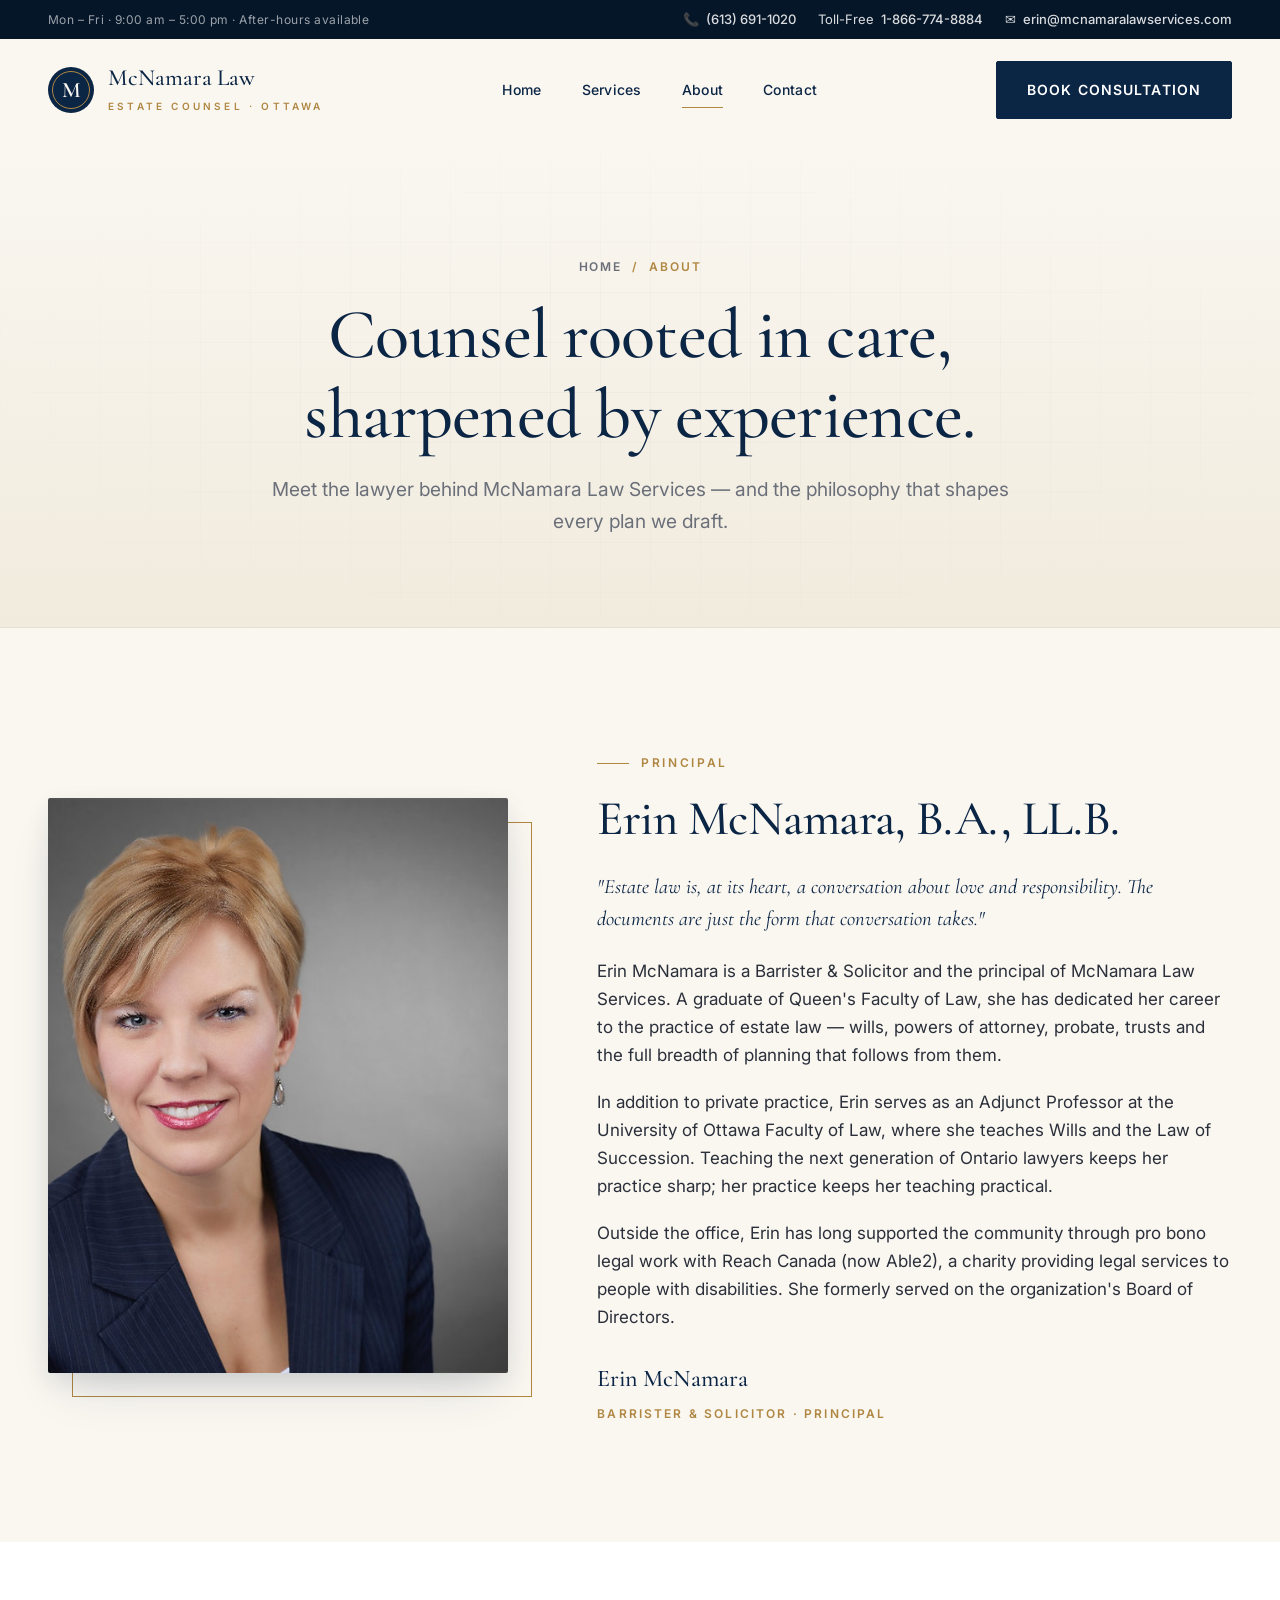
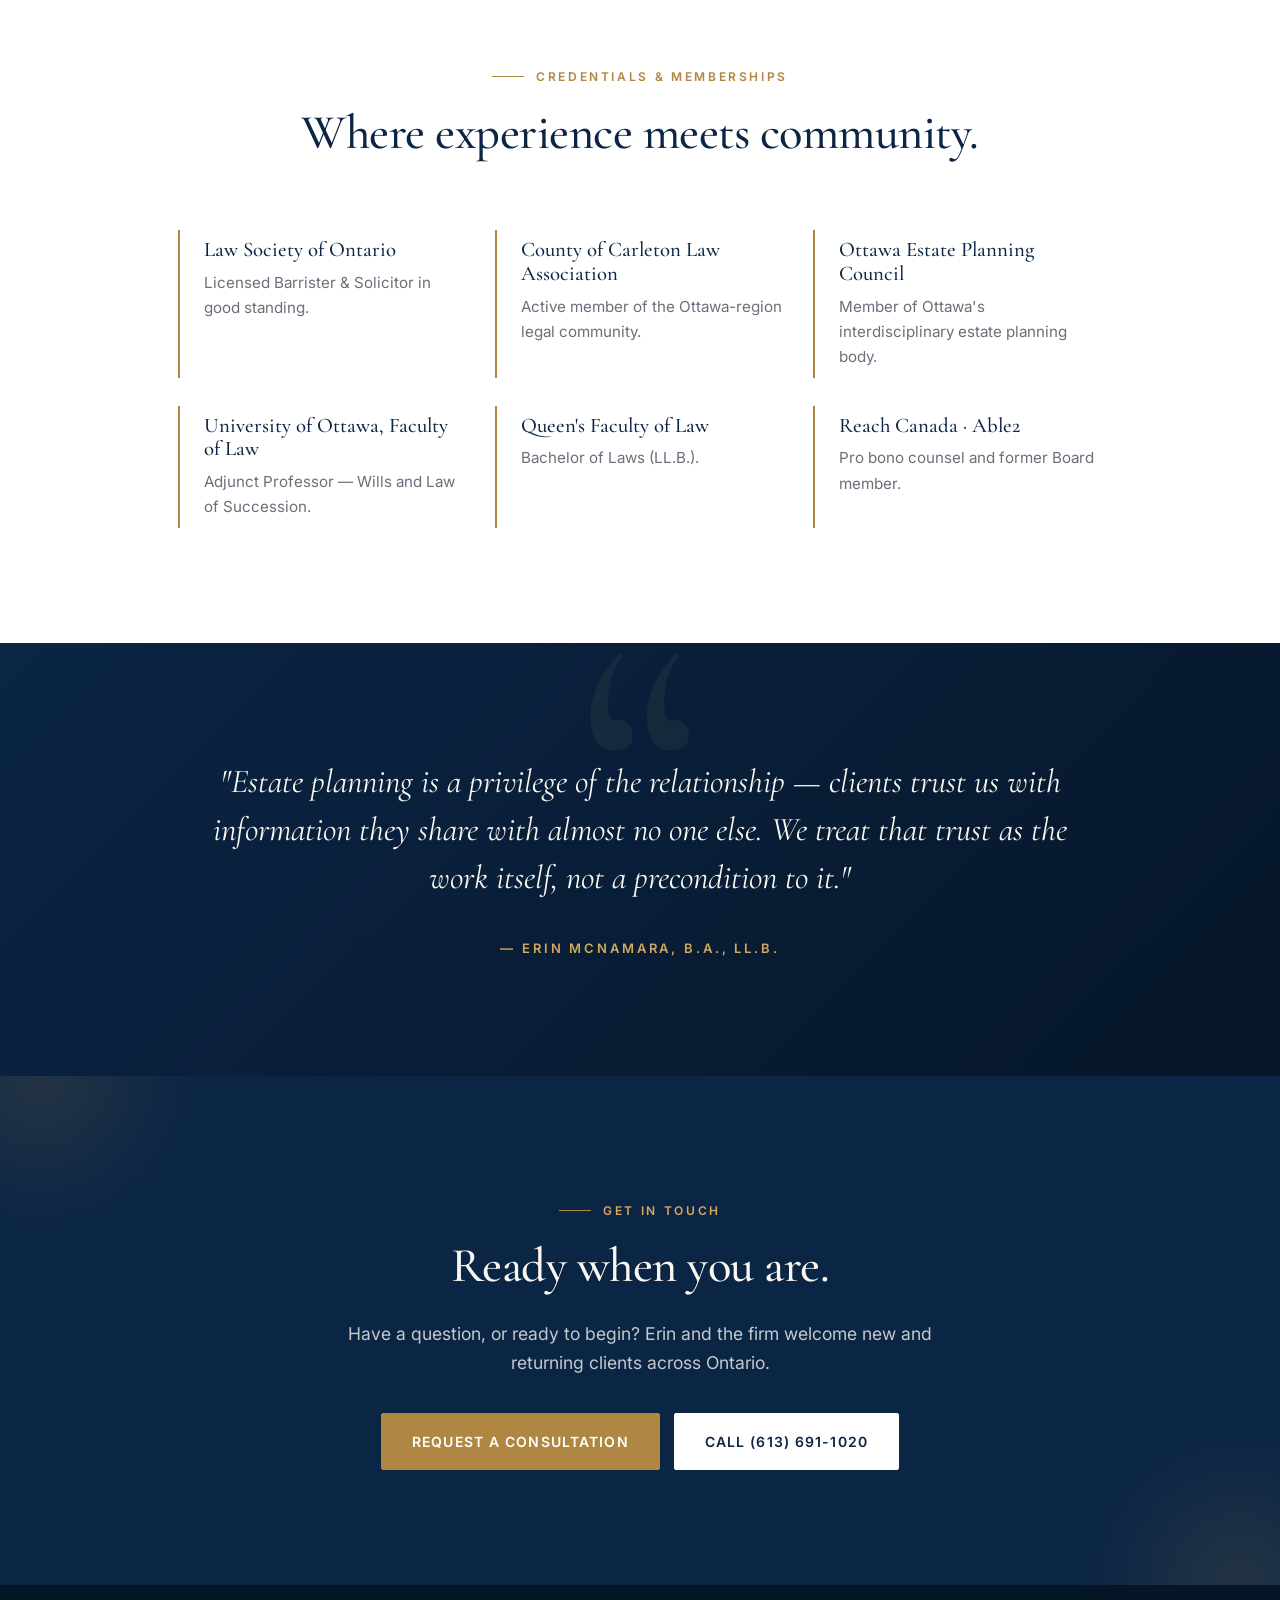
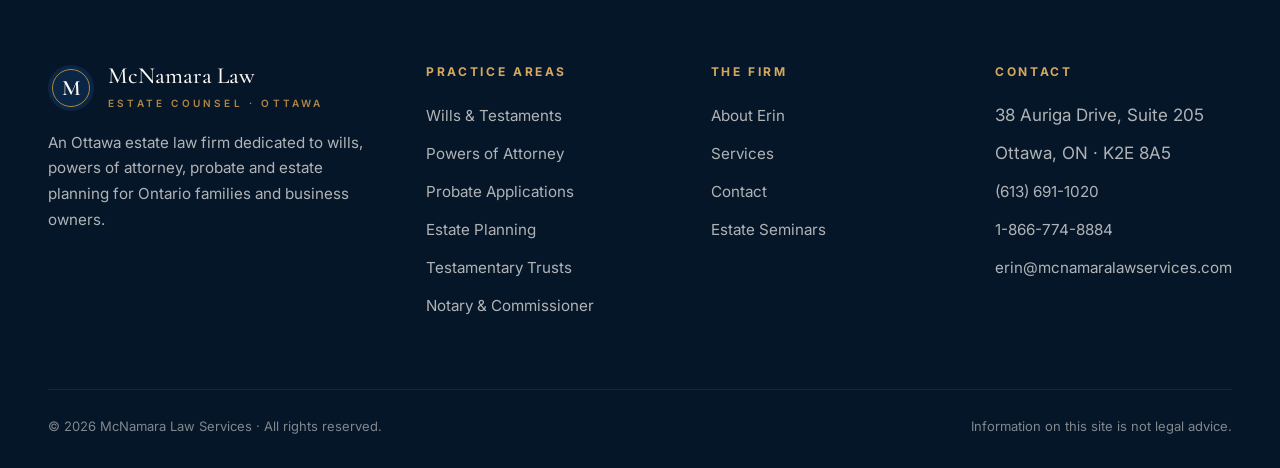
==== about.html @ c0375e62 "Build modern marketing site for McNamara Law Services Replace the legacy Wix template with a sleek, " ====
<!DOCTYPE html>
<html lang="en">
<head>
<meta charset="UTF-8">
<meta name="viewport" content="width=device-width, initial-scale=1.0">
<title>About Erin McNamara — Ottawa Estate Lawyer · McNamara Law</title>
<meta name="description" content="Erin McNamara, B.A., LL.B. is an Ottawa estate lawyer and Adjunct Professor at the University of Ottawa Faculty of Law. Over two decades of estate planning, wills and probate practice in Ontario.">
<link rel="icon" href="data:image/svg+xml,%3Csvg xmlns='http://www.w3.org/2000/svg' viewBox='0 0 100 100'%3E%3Crect width='100' height='100' rx='50' fill='%230b2545'/%3E%3Ctext x='50' y='66' text-anchor='middle' font-family='Georgia,serif' font-size='52' fill='%23faf7f1'%3EM%3C/text%3E%3C/svg%3E">
<link rel="preconnect" href="https://fonts.googleapis.com">
<link rel="preconnect" href="https://fonts.gstatic.com" crossorigin>
<link href="https://fonts.googleapis.com/css2?family=Cormorant+Garamond:ital,wght@0,400;0,500;0,600;1,400;1,500&family=Inter:wght@400;500;600;700&display=swap" rel="stylesheet">
<link rel="stylesheet" href="css/styles.css">
</head>
<body>

<div class="topstrip">
  <div class="container topstrip__inner">
    <div class="topstrip__hours">Mon – Fri · 9:00 am – 5:00 pm · After-hours available</div>
    <div class="topstrip__contact">
      <span>📞 <a href="tel:+16136911020">(613) 691-1020</a></span>
      <span>Toll-Free <a href="tel:+18667748884">1-866-774-8884</a></span>
      <span>✉ <a href="mailto:erin@mcnamaralawservices.com">erin@mcnamaralawservices.com</a></span>
    </div>
  </div>
</div>

<header class="header">
  <div class="container">
    <nav class="nav" aria-label="Primary">
      <a href="index.html" class="brand">
        <span class="brand__mark">M</span>
        <span>
          <span class="brand__name">McNamara Law</span>
          <span class="brand__tag">Estate Counsel · Ottawa</span>
        </span>
      </a>
      <ul class="nav__menu">
        <li><a href="index.html">Home</a></li>
        <li><a href="services.html">Services</a></li>
        <li><a href="about.html" class="active">About</a></li>
        <li><a href="contact.html">Contact</a></li>
      </ul>
      <div class="nav__cta">
        <a href="contact.html" class="btn btn--primary">Book Consultation</a>
        <button class="hamburger" aria-label="Toggle menu"><span></span><span></span><span></span></button>
      </div>
    </nav>
  </div>
</header>

<section class="page-header">
  <div class="container page-header__inner">
    <div class="breadcrumbs"><a href="index.html">Home</a> &nbsp;/&nbsp; <span>About</span></div>
    <h1>Counsel rooted in care, sharpened by experience.</h1>
    <p>Meet the lawyer behind McNamara Law Services — and the philosophy that shapes every plan we draft.</p>
  </div>
</section>

<section class="section about" style="background: var(--color-cream);">
  <div class="container about__inner">
    <div class="about__visual reveal">
      <img src="images/erin-mcnamara.jpg" alt="Erin McNamara, Barrister &amp; Solicitor">
    </div>
    <div class="about__content reveal">
      <span class="eyebrow">Principal</span>
      <h2>Erin McNamara, B.A., LL.B.</h2>
      <p class="lede">"Estate law is, at its heart, a conversation about love and responsibility. The documents are just the form that conversation takes."</p>
      <p>Erin McNamara is a Barrister &amp; Solicitor and the principal of McNamara Law Services. A graduate of Queen&#39;s Faculty of Law, she has dedicated her career to the practice of estate law — wills, powers of attorney, probate, trusts and the full breadth of planning that follows from them.</p>
      <p>In addition to private practice, Erin serves as an Adjunct Professor at the University of Ottawa Faculty of Law, where she teaches Wills and the Law of Succession. Teaching the next generation of Ontario lawyers keeps her practice sharp; her practice keeps her teaching practical.</p>
      <p>Outside the office, Erin has long supported the community through pro bono legal work with Reach Canada (now Able2), a charity providing legal services to people with disabilities. She formerly served on the organization&#39;s Board of Directors.</p>
      <div class="about__sig">
        <strong>Erin McNamara</strong>
        <span>Barrister &amp; Solicitor · Principal</span>
      </div>
    </div>
  </div>
</section>

<section class="section" style="background: var(--color-white);">
  <div class="container container--narrow">
    <div class="section-head reveal">
      <span class="eyebrow">Credentials &amp; Memberships</span>
      <h2>Where experience meets community.</h2>
    </div>
    <div class="reveal" style="display: grid; grid-template-columns: repeat(auto-fit, minmax(280px, 1fr)); gap: 28px; margin-top: 24px;">
      <div style="border-left: 2px solid var(--color-gold); padding: 8px 0 8px 24px;">
        <h4 style="color: var(--color-navy); font-family: var(--font-serif); font-size: 1.3rem; font-weight: 500; text-transform: none; letter-spacing: 0; margin-bottom: 8px;">Law Society of Ontario</h4>
        <p style="color: var(--color-muted); font-size: 0.95rem; margin: 0;">Licensed Barrister &amp; Solicitor in good standing.</p>
      </div>
      <div style="border-left: 2px solid var(--color-gold); padding: 8px 0 8px 24px;">
        <h4 style="color: var(--color-navy); font-family: var(--font-serif); font-size: 1.3rem; font-weight: 500; text-transform: none; letter-spacing: 0; margin-bottom: 8px;">County of Carleton Law Association</h4>
        <p style="color: var(--color-muted); font-size: 0.95rem; margin: 0;">Active member of the Ottawa-region legal community.</p>
      </div>
      <div style="border-left: 2px solid var(--color-gold); padding: 8px 0 8px 24px;">
        <h4 style="color: var(--color-navy); font-family: var(--font-serif); font-size: 1.3rem; font-weight: 500; text-transform: none; letter-spacing: 0; margin-bottom: 8px;">Ottawa Estate Planning Council</h4>
        <p style="color: var(--color-muted); font-size: 0.95rem; margin: 0;">Member of Ottawa&#39;s interdisciplinary estate planning body.</p>
      </div>
      <div style="border-left: 2px solid var(--color-gold); padding: 8px 0 8px 24px;">
        <h4 style="color: var(--color-navy); font-family: var(--font-serif); font-size: 1.3rem; font-weight: 500; text-transform: none; letter-spacing: 0; margin-bottom: 8px;">University of Ottawa, Faculty of Law</h4>
        <p style="color: var(--color-muted); font-size: 0.95rem; margin: 0;">Adjunct Professor — Wills and Law of Succession.</p>
      </div>
      <div style="border-left: 2px solid var(--color-gold); padding: 8px 0 8px 24px;">
        <h4 style="color: var(--color-navy); font-family: var(--font-serif); font-size: 1.3rem; font-weight: 500; text-transform: none; letter-spacing: 0; margin-bottom: 8px;">Queen&#39;s Faculty of Law</h4>
        <p style="color: var(--color-muted); font-size: 0.95rem; margin: 0;">Bachelor of Laws (LL.B.).</p>
      </div>
      <div style="border-left: 2px solid var(--color-gold); padding: 8px 0 8px 24px;">
        <h4 style="color: var(--color-navy); font-family: var(--font-serif); font-size: 1.3rem; font-weight: 500; text-transform: none; letter-spacing: 0; margin-bottom: 8px;">Reach Canada · Able2</h4>
        <p style="color: var(--color-muted); font-size: 0.95rem; margin: 0;">Pro bono counsel and former Board member.</p>
      </div>
    </div>
  </div>
</section>

<section class="quote-section section">
  <div class="container">
    <div class="quote reveal">
      <blockquote>"Estate planning is a privilege of the relationship — clients trust us with information they share with almost no one else. We treat that trust as the work itself, not a precondition to it."</blockquote>
      <cite>— Erin McNamara, B.A., LL.B.</cite>
    </div>
  </div>
</section>

<section class="section cta">
  <div class="container">
    <div class="reveal">
      <span class="eyebrow" style="color: var(--color-gold-light);">Get In Touch</span>
      <h2>Ready when you are.</h2>
      <p>Have a question, or ready to begin? Erin and the firm welcome new and returning clients across Ontario.</p>
      <div class="cta__buttons">
        <a href="contact.html" class="btn btn--gold">Request a Consultation</a>
        <a href="tel:+16136911020" class="btn btn--light">Call (613) 691-1020</a>
      </div>
    </div>
  </div>
</section>

<footer class="footer">
  <div class="container">
    <div class="footer__grid">
      <div class="footer__brand">
        <a href="index.html" class="brand">
          <span class="brand__mark">M</span>
          <span>
            <span class="brand__name">McNamara Law</span>
            <span class="brand__tag">Estate Counsel · Ottawa</span>
          </span>
        </a>
        <p>An Ottawa estate law firm dedicated to wills, powers of attorney, probate and estate planning for Ontario families and business owners.</p>
      </div>
      <div>
        <h5>Practice Areas</h5>
        <ul>
          <li><a href="services.html#wills">Wills &amp; Testaments</a></li>
          <li><a href="services.html#poa">Powers of Attorney</a></li>
          <li><a href="services.html#probate">Probate Applications</a></li>
          <li><a href="services.html#planning">Estate Planning</a></li>
          <li><a href="services.html#trusts">Testamentary Trusts</a></li>
          <li><a href="services.html#notary">Notary &amp; Commissioner</a></li>
        </ul>
      </div>
      <div>
        <h5>The Firm</h5>
        <ul>
          <li><a href="about.html">About Erin</a></li>
          <li><a href="services.html">Services</a></li>
          <li><a href="contact.html">Contact</a></li>
          <li><a href="contact.html#seminars">Estate Seminars</a></li>
        </ul>
      </div>
      <div>
        <h5>Contact</h5>
        <ul>
          <li>38 Auriga Drive, Suite 205</li>
          <li>Ottawa, ON · K2E 8A5</li>
          <li><a href="tel:+16136911020">(613) 691-1020</a></li>
          <li><a href="tel:+18667748884">1-866-774-8884</a></li>
          <li><a href="mailto:erin@mcnamaralawservices.com">erin@mcnamaralawservices.com</a></li>
        </ul>
      </div>
    </div>
    <div class="footer__bottom">
      <p>© <span data-year>2026</span> McNamara Law Services · All rights reserved.</p>
      <div class="footer__legal">
        <span>Information on this site is not legal advice.</span>
      </div>
    </div>
  </div>
</footer>

<script src="js/main.js"></script>
</body>
</html>
---- css/styles.css ----
:root {
  --color-navy: #0b2545;
  --color-navy-dark: #061629;
  --color-navy-light: #13315c;
  --color-gold: #b08742;
  --color-gold-light: #d4a85f;
  --color-cream: #faf7f1;
  --color-cream-dark: #f1ebdd;
  --color-white: #ffffff;
  --color-ink: #14181f;
  --color-text: #2a2f3a;
  --color-muted: #6a6f7a;
  --color-line: #e6e1d4;
  --color-line-strong: #c9c1ad;

  --font-serif: "Cormorant Garamond", "Playfair Display", Georgia, "Times New Roman", serif;
  --font-sans: "Inter", -apple-system, BlinkMacSystemFont, "Segoe UI", Roboto, sans-serif;

  --shadow-sm: 0 1px 2px rgba(11, 37, 69, 0.06), 0 1px 3px rgba(11, 37, 69, 0.05);
  --shadow-md: 0 4px 16px rgba(11, 37, 69, 0.08), 0 2px 6px rgba(11, 37, 69, 0.05);
  --shadow-lg: 0 24px 48px -16px rgba(11, 37, 69, 0.18), 0 8px 24px rgba(11, 37, 69, 0.08);

  --radius-sm: 4px;
  --radius-md: 8px;
  --radius-lg: 14px;

  --container: 1240px;
  --container-narrow: 980px;

  --ease: cubic-bezier(0.22, 1, 0.36, 1);
  --dur: 0.5s;
}

*, *::before, *::after { box-sizing: border-box; }

html { scroll-behavior: smooth; -webkit-text-size-adjust: 100%; }

body {
  margin: 0;
  font-family: var(--font-sans);
  font-size: 17px;
  line-height: 1.65;
  color: var(--color-text);
  background: var(--color-cream);
  -webkit-font-smoothing: antialiased;
  -moz-osx-font-smoothing: grayscale;
  overflow-x: hidden;
}

img { max-width: 100%; display: block; }

a {
  color: var(--color-navy);
  text-decoration: none;
  transition: color 0.25s var(--ease);
}
a:hover { color: var(--color-gold); }

h1, h2, h3, h4, h5 {
  font-family: var(--font-serif);
  font-weight: 500;
  color: var(--color-navy);
  letter-spacing: -0.01em;
  line-height: 1.15;
  margin: 0 0 0.5em;
}

h1 { font-size: clamp(2.5rem, 5.5vw, 4.6rem); font-weight: 500; }
h2 { font-size: clamp(2rem, 3.8vw, 3.25rem); }
h3 { font-size: clamp(1.4rem, 2vw, 1.85rem); }
h4 { font-size: 1.25rem; font-family: var(--font-sans); font-weight: 600; letter-spacing: 0.02em; }

p { margin: 0 0 1.1em; }

.container {
  max-width: var(--container);
  margin: 0 auto;
  padding: 0 28px;
}

.container--narrow { max-width: var(--container-narrow); }

.section {
  padding: clamp(72px, 9vw, 140px) 0;
  position: relative;
}

.section--tight { padding: clamp(48px, 6vw, 90px) 0; }

.eyebrow {
  display: inline-flex;
  align-items: center;
  gap: 12px;
  font-family: var(--font-sans);
  font-size: 12px;
  font-weight: 600;
  letter-spacing: 0.22em;
  text-transform: uppercase;
  color: var(--color-gold);
  margin-bottom: 18px;
}
.eyebrow::before {
  content: "";
  display: inline-block;
  width: 32px;
  height: 1px;
  background: var(--color-gold);
}

.lede {
  font-family: var(--font-serif);
  font-size: clamp(1.2rem, 1.6vw, 1.45rem);
  line-height: 1.55;
  color: var(--color-navy);
  font-weight: 400;
  font-style: italic;
}

/* ------- Buttons ------- */
.btn {
  display: inline-flex;
  align-items: center;
  gap: 10px;
  font-family: var(--font-sans);
  font-size: 14px;
  font-weight: 600;
  letter-spacing: 0.08em;
  text-transform: uppercase;
  padding: 16px 30px;
  border-radius: 2px;
  cursor: pointer;
  border: 1px solid transparent;
  transition: all 0.3s var(--ease);
  text-decoration: none;
  position: relative;
  overflow: hidden;
}

.btn--primary {
  background: var(--color-navy);
  color: var(--color-white);
  border-color: var(--color-navy);
}
.btn--primary:hover {
  background: var(--color-gold);
  border-color: var(--color-gold);
  color: var(--color-white);
  transform: translateY(-2px);
  box-shadow: var(--shadow-md);
}

.btn--ghost {
  background: transparent;
  color: var(--color-navy);
  border-color: var(--color-navy);
}
.btn--ghost:hover {
  background: var(--color-navy);
  color: var(--color-white);
}

.btn--gold {
  background: var(--color-gold);
  color: var(--color-white);
  border-color: var(--color-gold);
}
.btn--gold:hover {
  background: transparent;
  color: var(--color-gold);
}

.btn--light {
  background: var(--color-white);
  color: var(--color-navy);
  border-color: var(--color-white);
}
.btn--light:hover {
  background: var(--color-gold);
  color: var(--color-white);
  border-color: var(--color-gold);
}

.btn .arrow {
  display: inline-block;
  transition: transform 0.3s var(--ease);
}
.btn:hover .arrow { transform: translateX(4px); }

/* ------- Top Strip ------- */
.topstrip {
  background: var(--color-navy-dark);
  color: rgba(255,255,255,0.85);
  font-size: 13px;
  padding: 9px 0;
}
.topstrip__inner {
  display: flex;
  justify-content: space-between;
  align-items: center;
  gap: 16px;
  flex-wrap: wrap;
}
.topstrip a {
  color: rgba(255,255,255,0.85);
  font-weight: 500;
}
.topstrip a:hover { color: var(--color-gold-light); }
.topstrip__contact {
  display: flex;
  gap: 22px;
  align-items: center;
  flex-wrap: wrap;
}
.topstrip__contact span {
  display: inline-flex; align-items: center; gap: 7px;
}
.topstrip__hours {
  color: rgba(255,255,255,0.6);
  font-size: 12px;
  letter-spacing: 0.04em;
}

/* ------- Header / Nav ------- */
.header {
  position: sticky;
  top: 0;
  background: var(--color-cream);
  z-index: 100;
  border-bottom: 1px solid transparent;
  transition: all 0.3s var(--ease);
}
.header.scrolled {
  background: rgba(250, 247, 241, 0.96);
  backdrop-filter: blur(12px);
  -webkit-backdrop-filter: blur(12px);
  border-bottom-color: var(--color-line);
  box-shadow: var(--shadow-sm);
}
.nav {
  display: flex;
  align-items: center;
  justify-content: space-between;
  padding: 22px 0;
  gap: 24px;
}
.brand {
  display: flex;
  align-items: center;
  gap: 14px;
  text-decoration: none;
  color: var(--color-navy);
}
.brand__mark {
  width: 46px;
  height: 46px;
  border-radius: 50%;
  background: var(--color-navy);
  color: var(--color-cream);
  display: grid;
  place-items: center;
  font-family: var(--font-serif);
  font-size: 22px;
  font-weight: 600;
  letter-spacing: -0.02em;
  flex-shrink: 0;
  position: relative;
}
.brand__mark::after {
  content: "";
  position: absolute;
  inset: 4px;
  border-radius: 50%;
  border: 1px solid var(--color-gold);
}
.brand__name {
  font-family: var(--font-serif);
  font-size: 1.45rem;
  line-height: 1;
  font-weight: 500;
  color: var(--color-navy);
}
.brand__tag {
  display: block;
  font-family: var(--font-sans);
  font-size: 10px;
  letter-spacing: 0.32em;
  text-transform: uppercase;
  color: var(--color-gold);
  margin-top: 5px;
  font-weight: 600;
}

.nav__menu {
  display: flex;
  align-items: center;
  gap: 8px;
  list-style: none;
  margin: 0;
  padding: 0;
}
.nav__menu a {
  display: inline-block;
  padding: 10px 16px;
  font-size: 14px;
  font-weight: 500;
  color: var(--color-navy);
  letter-spacing: 0.02em;
  position: relative;
}
.nav__menu a::after {
  content: "";
  position: absolute;
  left: 16px; right: 16px; bottom: 4px;
  height: 1px;
  background: var(--color-gold);
  transform: scaleX(0);
  transform-origin: left;
  transition: transform 0.3s var(--ease);
}
.nav__menu a:hover::after,
.nav__menu a.active::after { transform: scaleX(1); }

.nav__cta {
  display: flex; gap: 12px; align-items: center;
}

.hamburger {
  display: none;
  width: 44px; height: 44px;
  border: 1px solid var(--color-line-strong);
  background: transparent;
  border-radius: 4px;
  cursor: pointer;
  padding: 0;
  position: relative;
}
.hamburger span {
  position: absolute;
  left: 11px; right: 11px;
  height: 1.5px;
  background: var(--color-navy);
  transition: all 0.3s var(--ease);
}
.hamburger span:nth-child(1) { top: 15px; }
.hamburger span:nth-child(2) { top: 21px; }
.hamburger span:nth-child(3) { top: 27px; }
.hamburger.open span:nth-child(1) { top: 21px; transform: rotate(45deg); }
.hamburger.open span:nth-child(2) { opacity: 0; }
.hamburger.open span:nth-child(3) { top: 21px; transform: rotate(-45deg); }

/* ------- Hero ------- */
.hero {
  position: relative;
  padding: clamp(80px, 11vw, 160px) 0 clamp(80px, 9vw, 140px);
  overflow: hidden;
  background:
    radial-gradient(ellipse at top right, rgba(176, 135, 66, 0.08), transparent 60%),
    linear-gradient(180deg, var(--color-cream) 0%, var(--color-cream-dark) 100%);
}
.hero::before {
  content: "";
  position: absolute;
  inset: 0;
  background-image:
    linear-gradient(rgba(11,37,69,0.025) 1px, transparent 1px),
    linear-gradient(90deg, rgba(11,37,69,0.025) 1px, transparent 1px);
  background-size: 60px 60px;
  mask-image: radial-gradient(ellipse at center, black 30%, transparent 80%);
  -webkit-mask-image: radial-gradient(ellipse at center, black 30%, transparent 80%);
  pointer-events: none;
}
.hero__inner {
  position: relative;
  display: grid;
  grid-template-columns: 1.15fr 0.85fr;
  gap: 80px;
  align-items: center;
}
.hero__content { position: relative; z-index: 2; }
.hero h1 {
  margin-bottom: 28px;
}
.hero h1 .accent {
  font-style: italic;
  color: var(--color-gold);
  font-weight: 400;
}
.hero__sub {
  font-size: 1.18rem;
  color: var(--color-muted);
  max-width: 560px;
  margin-bottom: 38px;
  line-height: 1.7;
}
.hero__cta { display: flex; flex-wrap: wrap; gap: 14px; }

.hero__visual {
  position: relative;
  aspect-ratio: 4 / 5;
  border-radius: 4px;
  overflow: hidden;
  box-shadow: var(--shadow-lg);
  background: var(--color-navy);
}
.hero__visual::before {
  content: "";
  position: absolute;
  inset: -8% -8% auto auto;
  width: 60%; height: 60%;
  border: 1px solid var(--color-gold);
  border-radius: 4px;
  z-index: -1;
  transform: translate(20px, -20px);
}
.hero__visual img {
  width: 100%; height: 100%; object-fit: cover;
  filter: contrast(1.02) saturate(0.95);
}

.hero__badge {
  position: absolute;
  left: -32px;
  bottom: 40px;
  background: var(--color-white);
  padding: 22px 28px;
  box-shadow: var(--shadow-lg);
  border-left: 3px solid var(--color-gold);
  max-width: 280px;
  z-index: 3;
}
.hero__badge strong {
  display: block;
  font-family: var(--font-serif);
  font-size: 1.75rem;
  color: var(--color-navy);
  line-height: 1;
  margin-bottom: 6px;
}
.hero__badge span {
  font-size: 13px;
  color: var(--color-muted);
  letter-spacing: 0.04em;
}

/* ------- Trust strip ------- */
.trust {
  background: var(--color-navy);
  color: rgba(255,255,255,0.88);
  padding: 28px 0;
  border-top: 1px solid var(--color-navy-light);
  border-bottom: 1px solid var(--color-navy-light);
}
.trust__inner {
  display: grid;
  grid-template-columns: repeat(4, 1fr);
  gap: 30px;
  align-items: center;
  text-align: center;
}
.trust__item {
  font-size: 13px;
  letter-spacing: 0.08em;
  text-transform: uppercase;
  font-weight: 500;
  color: rgba(255,255,255,0.75);
}
.trust__item strong {
  display: block;
  font-family: var(--font-serif);
  font-size: 2.4rem;
  font-weight: 500;
  color: var(--color-gold-light);
  letter-spacing: -0.01em;
  text-transform: none;
  margin-bottom: 4px;
  line-height: 1;
}

/* ------- Section heading ------- */
.section-head {
  max-width: 760px;
  margin: 0 auto 70px;
  text-align: center;
}
.section-head--left {
  text-align: left;
  margin-left: 0;
  margin-right: 0;
}
.section-head p {
  font-size: 1.1rem;
  color: var(--color-muted);
  max-width: 620px;
  margin: 14px auto 0;
}
.section-head--left p { margin-left: 0; }

/* ------- Services grid ------- */
.services {
  display: grid;
  grid-template-columns: repeat(3, 1fr);
  gap: 28px;
}
.service-card {
  background: var(--color-white);
  padding: 44px 36px 40px;
  border: 1px solid var(--color-line);
  position: relative;
  transition: all 0.4s var(--ease);
  overflow: hidden;
}
.service-card::before {
  content: "";
  position: absolute;
  top: 0; left: 0;
  width: 100%; height: 3px;
  background: var(--color-gold);
  transform: scaleX(0);
  transform-origin: left;
  transition: transform 0.4s var(--ease);
}
.service-card:hover {
  transform: translateY(-6px);
  box-shadow: var(--shadow-lg);
  border-color: transparent;
}
.service-card:hover::before { transform: scaleX(1); }
.service-card__icon {
  width: 56px; height: 56px;
  display: grid; place-items: center;
  background: var(--color-cream);
  border: 1px solid var(--color-line);
  color: var(--color-gold);
  margin-bottom: 26px;
  transition: all 0.4s var(--ease);
}
.service-card:hover .service-card__icon {
  background: var(--color-navy);
  color: var(--color-gold-light);
  border-color: var(--color-navy);
}
.service-card h3 {
  font-size: 1.45rem;
  margin-bottom: 14px;
}
.service-card p {
  color: var(--color-muted);
  font-size: 0.97rem;
  line-height: 1.7;
  margin-bottom: 22px;
}
.service-card__link {
  font-size: 13px;
  font-weight: 600;
  text-transform: uppercase;
  letter-spacing: 0.14em;
  color: var(--color-navy);
  display: inline-flex; align-items: center; gap: 8px;
}
.service-card__link::after {
  content: "→";
  transition: transform 0.3s var(--ease);
}
.service-card:hover .service-card__link { color: var(--color-gold); }
.service-card:hover .service-card__link::after { transform: translateX(4px); }

/* ------- About / Erin ------- */
.about {
  background: var(--color-white);
  position: relative;
}
.about__inner {
  display: grid;
  grid-template-columns: 0.85fr 1.15fr;
  gap: 80px;
  align-items: center;
}
.about__visual {
  position: relative;
  aspect-ratio: 4 / 5;
  max-width: 460px;
}
.about__visual img {
  width: 100%; height: 100%; object-fit: cover;
  border-radius: 2px;
  box-shadow: var(--shadow-lg);
  position: relative;
  z-index: 2;
}
.about__visual::before {
  content: "";
  position: absolute;
  inset: 24px -24px -24px 24px;
  border: 1px solid var(--color-gold);
  z-index: 1;
}
.about__sig {
  margin-top: 28px;
  font-family: var(--font-serif);
  font-style: italic;
  color: var(--color-navy);
}
.about__sig strong {
  display: block;
  font-style: normal;
  font-weight: 500;
  font-size: 1.5rem;
  color: var(--color-navy);
}
.about__sig span {
  font-style: normal;
  font-family: var(--font-sans);
  font-size: 12px;
  letter-spacing: 0.18em;
  text-transform: uppercase;
  color: var(--color-gold);
  font-weight: 600;
}

.credentials {
  list-style: none;
  margin: 28px 0 32px;
  padding: 0;
  display: grid;
  gap: 14px;
}
.credentials li {
  position: relative;
  padding-left: 30px;
  color: var(--color-text);
  font-size: 1rem;
}
.credentials li::before {
  content: "";
  position: absolute;
  left: 0; top: 11px;
  width: 16px; height: 1px;
  background: var(--color-gold);
}

/* ------- Quote ------- */
.quote-section {
  background:
    linear-gradient(135deg, var(--color-navy) 0%, var(--color-navy-dark) 100%);
  color: var(--color-cream);
  position: relative;
  overflow: hidden;
}
.quote-section::before {
  content: "“";
  position: absolute;
  top: -60px; left: 50%;
  transform: translateX(-50%);
  font-family: var(--font-serif);
  font-size: 24rem;
  line-height: 1;
  color: rgba(212, 168, 95, 0.07);
  pointer-events: none;
}
.quote {
  text-align: center;
  max-width: 880px;
  margin: 0 auto;
  position: relative;
}
.quote blockquote {
  font-family: var(--font-serif);
  font-size: clamp(1.5rem, 2.6vw, 2.2rem);
  line-height: 1.45;
  font-style: italic;
  color: var(--color-cream);
  margin: 0 0 30px;
  font-weight: 400;
}
.quote cite {
  font-style: normal;
  font-family: var(--font-sans);
  font-size: 13px;
  letter-spacing: 0.22em;
  text-transform: uppercase;
  color: var(--color-gold-light);
  font-weight: 600;
}

/* ------- Process steps ------- */
.process {
  display: grid;
  grid-template-columns: repeat(4, 1fr);
  gap: 0;
  border: 1px solid var(--color-line);
  background: var(--color-white);
}
.process__step {
  padding: 44px 36px;
  border-right: 1px solid var(--color-line);
  position: relative;
}
.process__step:last-child { border-right: none; }
.process__step strong {
  font-family: var(--font-serif);
  font-size: 3rem;
  color: var(--color-gold);
  font-weight: 500;
  display: block;
  margin-bottom: 16px;
  line-height: 1;
}
.process__step h4 {
  font-family: var(--font-serif);
  font-size: 1.4rem;
  font-weight: 500;
  letter-spacing: 0;
  text-transform: none;
  color: var(--color-navy);
  margin-bottom: 10px;
}
.process__step p {
  font-size: 0.95rem;
  color: var(--color-muted);
  margin: 0;
}

/* ------- Service areas ------- */
.areas {
  background: var(--color-cream-dark);
}
.areas__grid {
  display: grid;
  grid-template-columns: 1fr 1fr;
  gap: 60px;
  align-items: start;
}
.areas__list h4 {
  font-family: var(--font-sans);
  font-size: 13px;
  letter-spacing: 0.2em;
  text-transform: uppercase;
  color: var(--color-gold);
  margin-bottom: 18px;
  font-weight: 700;
}
.areas__list ul {
  list-style: none;
  padding: 0;
  margin: 0 0 32px;
  display: grid;
  grid-template-columns: 1fr 1fr;
  gap: 8px 24px;
  font-size: 0.98rem;
  color: var(--color-text);
}
.areas__list li {
  padding: 6px 0;
  border-bottom: 1px solid var(--color-line);
}

/* ------- CTA Section ------- */
.cta {
  background: var(--color-navy);
  color: var(--color-cream);
  text-align: center;
  position: relative;
  overflow: hidden;
}
.cta::before, .cta::after {
  content: "";
  position: absolute;
  width: 320px; height: 320px;
  border-radius: 50%;
  background: radial-gradient(circle, rgba(176,135,66,0.15), transparent 70%);
  pointer-events: none;
}
.cta::before { top: -160px; left: -120px; }
.cta::after { bottom: -160px; right: -120px; }
.cta h2 { color: var(--color-cream); }
.cta p { color: rgba(250,247,241,0.78); font-size: 1.1rem; max-width: 600px; margin: 0 auto 36px; }
.cta__buttons { display: inline-flex; gap: 14px; flex-wrap: wrap; justify-content: center; }

/* ------- Contact ------- */
.contact-grid {
  display: grid;
  grid-template-columns: 1fr 1fr;
  gap: 60px;
}
.contact-info {
  background: var(--color-navy);
  color: var(--color-cream);
  padding: 56px 48px;
  position: relative;
}
.contact-info h3 {
  color: var(--color-cream);
  margin-bottom: 28px;
}
.contact-info .detail {
  margin-bottom: 28px;
  padding-bottom: 28px;
  border-bottom: 1px solid rgba(255,255,255,0.1);
}
.contact-info .detail:last-child { border-bottom: none; padding-bottom: 0; margin-bottom: 0; }
.contact-info .detail h4 {
  font-family: var(--font-sans);
  font-size: 11px;
  letter-spacing: 0.24em;
  text-transform: uppercase;
  color: var(--color-gold-light);
  font-weight: 700;
  margin-bottom: 10px;
}
.contact-info .detail p {
  color: var(--color-cream);
  margin: 0;
  font-size: 1.05rem;
  line-height: 1.6;
}
.contact-info .detail a {
  color: var(--color-cream);
}
.contact-info .detail a:hover { color: var(--color-gold-light); }

.contact-form {
  background: var(--color-white);
  padding: 56px 48px;
  border: 1px solid var(--color-line);
}
.contact-form h3 { margin-bottom: 28px; }
.form-row {
  display: grid;
  grid-template-columns: 1fr 1fr;
  gap: 18px;
  margin-bottom: 18px;
}
.form-group { margin-bottom: 18px; }
.form-group label {
  display: block;
  font-size: 12px;
  font-weight: 600;
  letter-spacing: 0.12em;
  text-transform: uppercase;
  color: var(--color-navy);
  margin-bottom: 8px;
}
.form-group input, .form-group select, .form-group textarea {
  width: 100%;
  padding: 14px 16px;
  border: 1px solid var(--color-line);
  background: var(--color-cream);
  font-family: var(--font-sans);
  font-size: 15px;
  color: var(--color-ink);
  border-radius: 2px;
  transition: all 0.25s var(--ease);
}
.form-group input:focus, .form-group select:focus, .form-group textarea:focus {
  outline: none;
  border-color: var(--color-gold);
  background: var(--color-white);
  box-shadow: 0 0 0 3px rgba(176,135,66,0.12);
}
.form-group textarea { resize: vertical; min-height: 140px; }
.form-note {
  font-size: 13px;
  color: var(--color-muted);
  margin-top: 16px;
  line-height: 1.5;
}

/* ------- Footer ------- */
.footer {
  background: var(--color-navy-dark);
  color: rgba(250, 247, 241, 0.7);
  padding: 80px 0 30px;
}
.footer__grid {
  display: grid;
  grid-template-columns: 1.4fr 1fr 1fr 1fr;
  gap: 50px;
  margin-bottom: 60px;
}
.footer h5 {
  font-family: var(--font-sans);
  font-size: 12px;
  letter-spacing: 0.22em;
  text-transform: uppercase;
  color: var(--color-gold-light);
  margin-bottom: 22px;
  font-weight: 700;
}
.footer ul { list-style: none; padding: 0; margin: 0; }
.footer li { margin-bottom: 10px; }
.footer a { color: rgba(250,247,241,0.7); font-size: 0.95rem; }
.footer a:hover { color: var(--color-gold-light); }
.footer__brand .brand__name { color: var(--color-cream); }
.footer__brand p {
  font-size: 0.95rem;
  line-height: 1.7;
  max-width: 320px;
  margin-top: 18px;
}
.footer__bottom {
  border-top: 1px solid rgba(255,255,255,0.08);
  padding-top: 26px;
  display: flex;
  justify-content: space-between;
  align-items: center;
  flex-wrap: wrap;
  gap: 16px;
  font-size: 13px;
  color: rgba(250,247,241,0.5);
}
.footer__bottom p { margin: 0; }
.footer__legal { display: flex; gap: 24px; }
.footer__legal a { font-size: 13px; }

/* ------- Page header (for inner pages) ------- */
.page-header {
  background:
    linear-gradient(180deg, var(--color-cream) 0%, var(--color-cream-dark) 100%);
  padding: clamp(70px, 9vw, 130px) 0 clamp(56px, 7vw, 90px);
  border-bottom: 1px solid var(--color-line);
  position: relative;
}
.page-header::before {
  content: "";
  position: absolute;
  inset: 0;
  background-image:
    linear-gradient(rgba(11,37,69,0.025) 1px, transparent 1px),
    linear-gradient(90deg, rgba(11,37,69,0.025) 1px, transparent 1px);
  background-size: 50px 50px;
  mask-image: radial-gradient(ellipse at center, black 30%, transparent 80%);
  -webkit-mask-image: radial-gradient(ellipse at center, black 30%, transparent 80%);
}
.page-header__inner {
  position: relative;
  text-align: center;
  max-width: 820px;
  margin: 0 auto;
}
.page-header h1 { margin-bottom: 18px; }
.page-header p {
  font-size: 1.2rem;
  color: var(--color-muted);
  margin: 0;
}
.breadcrumbs {
  font-size: 12px;
  letter-spacing: 0.16em;
  text-transform: uppercase;
  color: var(--color-gold);
  margin-bottom: 18px;
  font-weight: 600;
}
.breadcrumbs a { color: var(--color-muted); }
.breadcrumbs span { color: var(--color-gold); }

/* ------- Detailed services on services.html ------- */
.service-row {
  display: grid;
  grid-template-columns: 280px 1fr;
  gap: 60px;
  padding: 60px 0;
  border-bottom: 1px solid var(--color-line);
  align-items: start;
}
.service-row:last-child { border-bottom: none; }
.service-row__num {
  font-family: var(--font-serif);
  font-size: 5rem;
  color: var(--color-gold);
  line-height: 1;
  font-weight: 400;
}
.service-row__title {
  font-size: 13px;
  letter-spacing: 0.22em;
  text-transform: uppercase;
  color: var(--color-navy);
  font-weight: 700;
  margin-top: 16px;
}
.service-row__body h2 { font-size: 2.1rem; margin-bottom: 16px; }
.service-row__body ul {
  list-style: none;
  padding: 0;
  margin: 18px 0 0;
  display: grid;
  grid-template-columns: 1fr 1fr;
  gap: 10px 24px;
}
.service-row__body li {
  padding-left: 22px;
  position: relative;
  font-size: 0.98rem;
}
.service-row__body li::before {
  content: "✓";
  position: absolute;
  left: 0;
  color: var(--color-gold);
  font-weight: 600;
}

/* ------- Reveal animation ------- */
.reveal {
  opacity: 0;
  transform: translateY(24px);
  transition: opacity 0.8s var(--ease), transform 0.8s var(--ease);
}
.reveal.is-visible {
  opacity: 1;
  transform: translateY(0);
}

/* ------- Responsive ------- */
@media (max-width: 1024px) {
  .hero__inner { grid-template-columns: 1fr; gap: 60px; }
  .hero__visual { max-width: 500px; margin: 0 auto; }
  .about__inner { grid-template-columns: 1fr; gap: 60px; }
  .about__visual { margin: 0 auto; }
  .services { grid-template-columns: repeat(2, 1fr); }
  .process { grid-template-columns: repeat(2, 1fr); }
  .process__step:nth-child(2) { border-right: none; }
  .process__step:nth-child(1), .process__step:nth-child(2) { border-bottom: 1px solid var(--color-line); }
  .areas__grid { grid-template-columns: 1fr; gap: 40px; }
  .contact-grid { grid-template-columns: 1fr; gap: 30px; }
  .footer__grid { grid-template-columns: 1fr 1fr; gap: 40px; }
  .trust__inner { grid-template-columns: repeat(2, 1fr); gap: 40px; }
}

@media (max-width: 768px) {
  body { font-size: 16px; }
  .topstrip__inner { justify-content: center; text-align: center; }
  .topstrip__hours { display: none; }
  .nav__menu, .nav__cta .btn { display: none; }
  .hamburger { display: block; }
  .nav__menu.open {
    display: flex;
    position: absolute;
    top: 100%; left: 0; right: 0;
    flex-direction: column;
    background: var(--color-cream);
    border-bottom: 1px solid var(--color-line);
    padding: 18px 28px 28px;
    gap: 0;
    box-shadow: var(--shadow-lg);
    align-items: stretch;
  }
  .nav__menu.open li { width: 100%; }
  .nav__menu.open a { display: block; padding: 14px 0; border-bottom: 1px solid var(--color-line); }
  .hero__badge { left: 0; bottom: 0; transform: none; max-width: 240px; padding: 16px 20px; }
  .hero__badge strong { font-size: 1.4rem; }
  .services { grid-template-columns: 1fr; }
  .process { grid-template-columns: 1fr; }
  .process__step { border-right: none; border-bottom: 1px solid var(--color-line); }
  .process__step:last-child { border-bottom: none; }
  .areas__list ul { grid-template-columns: 1fr; }
  .contact-info, .contact-form { padding: 36px 28px; }
  .form-row { grid-template-columns: 1fr; gap: 0; }
  .footer__grid { grid-template-columns: 1fr; gap: 36px; }
  .footer__bottom { flex-direction: column; text-align: center; }
  .service-row { grid-template-columns: 1fr; gap: 20px; padding: 40px 0; }
  .service-row__body ul { grid-template-columns: 1fr; }
  .brand__tag { display: none; }
}

@media (max-width: 480px) {
  .container { padding: 0 20px; }
  .topstrip__contact { gap: 12px; font-size: 12px; }
}
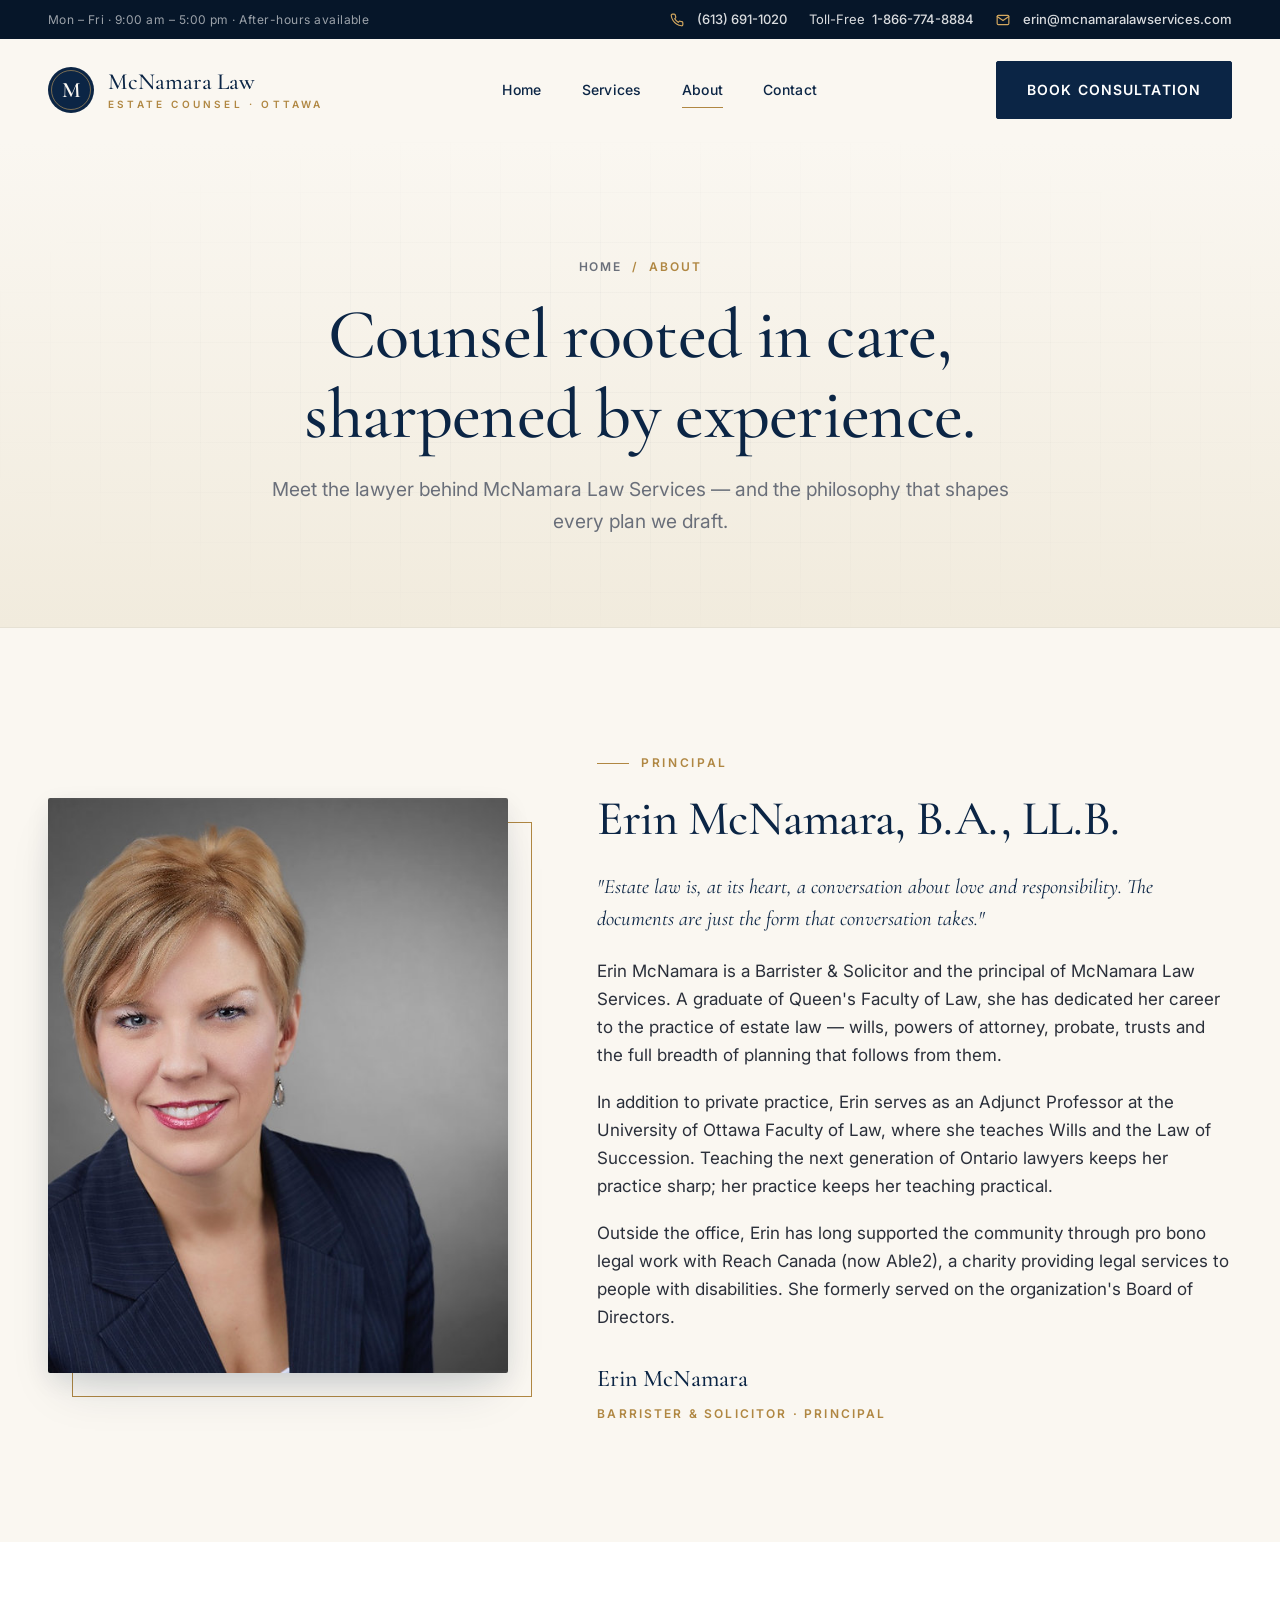
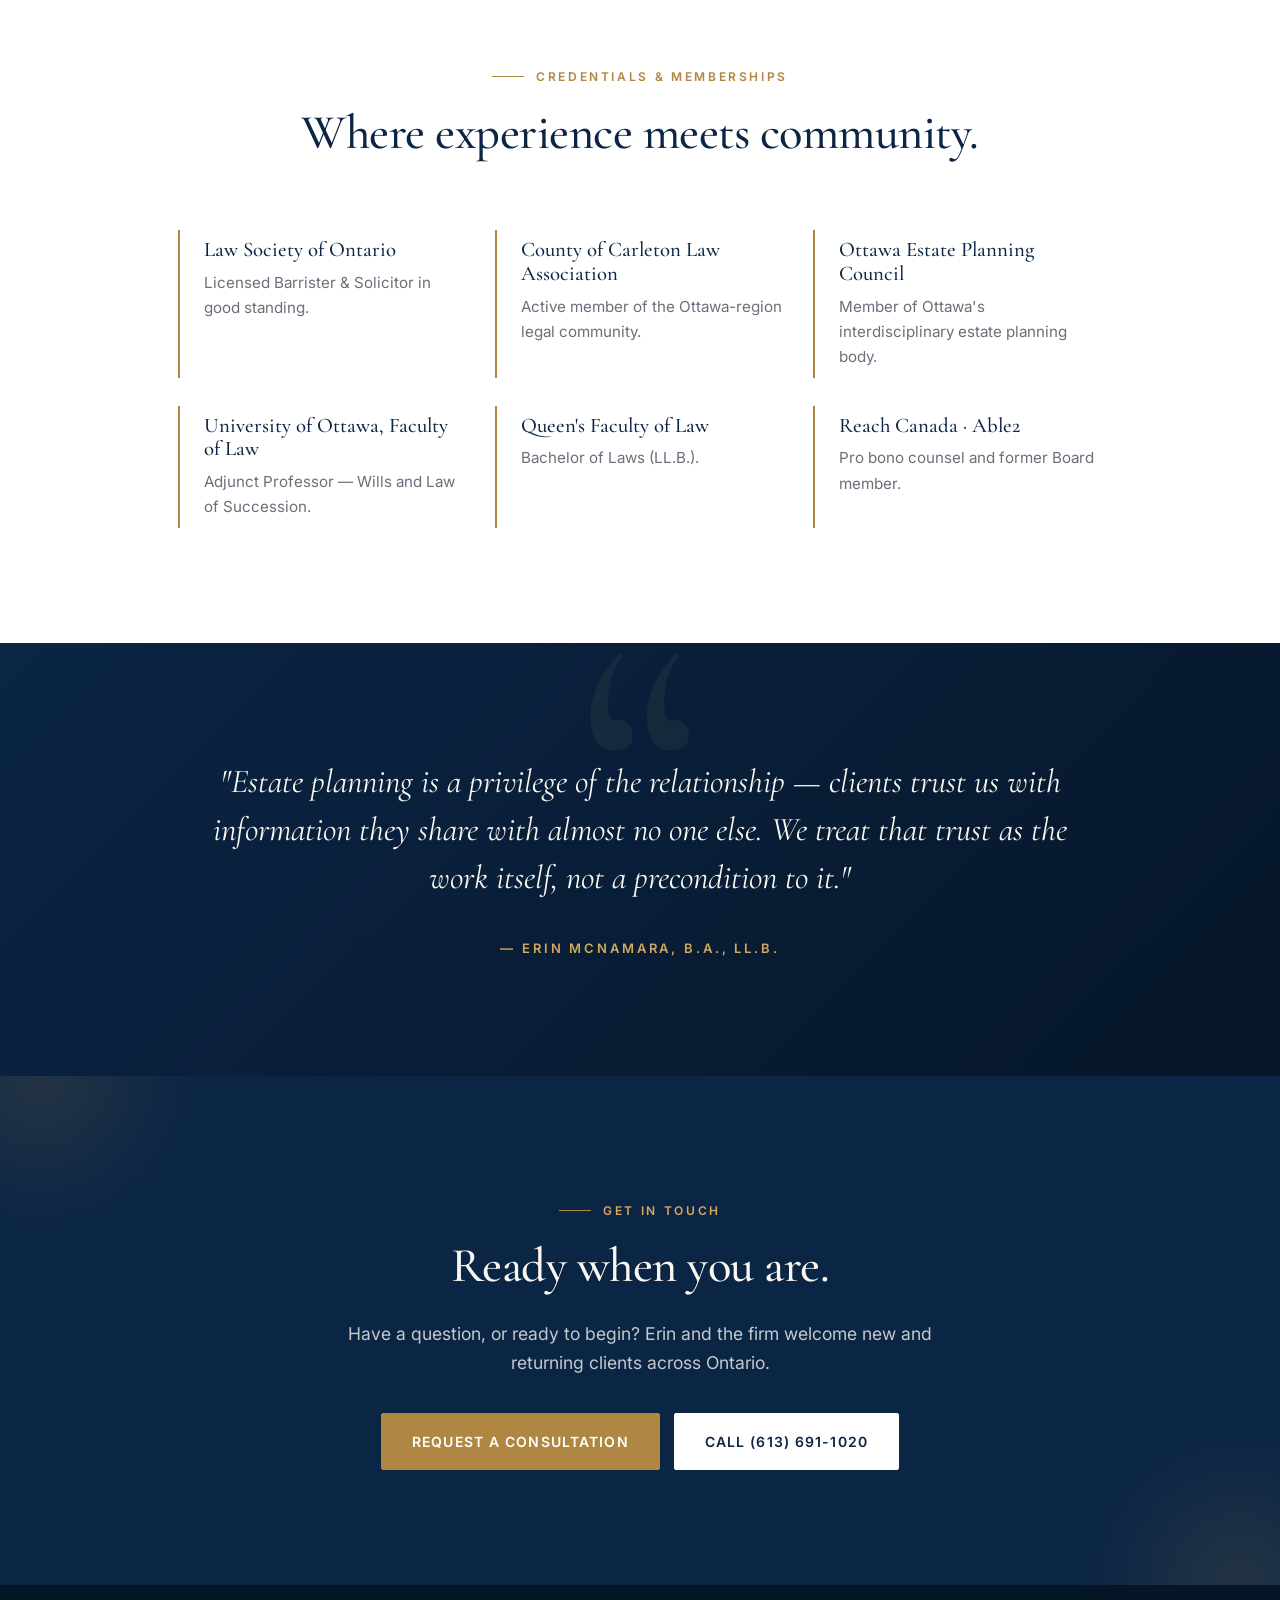
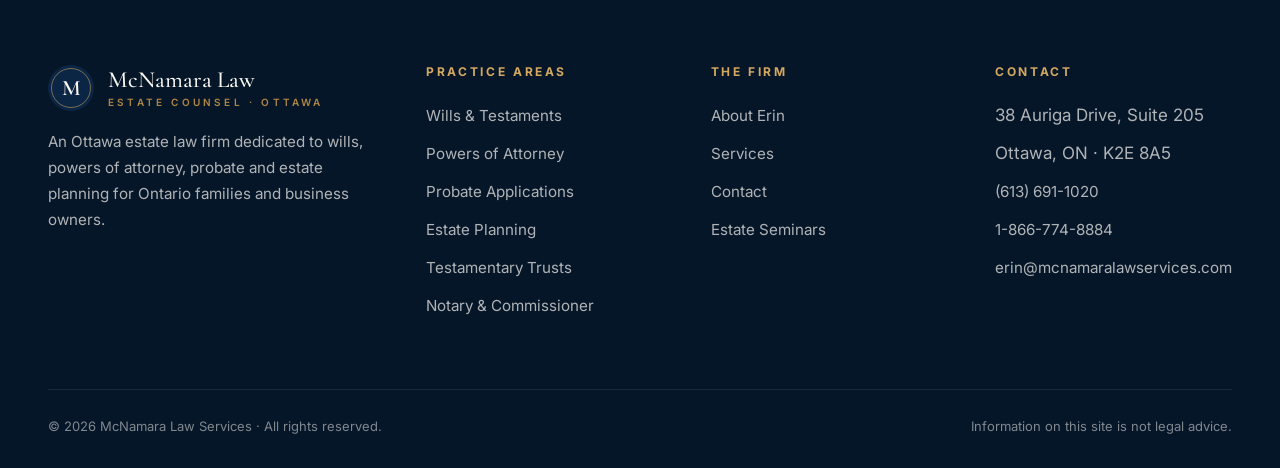
==== commit 02af9d80: "Debug and polish McNamara Law site Bug fixes: - Hero badge and decorative gold frame were clipped by" ====
--- a/about.html
+++ b/about.html
@@ -5,21 +5,48 @@
 <meta name="viewport" content="width=device-width, initial-scale=1.0">
 <title>About Erin McNamara — Ottawa Estate Lawyer · McNamara Law</title>
 <meta name="description" content="Erin McNamara, B.A., LL.B. is an Ottawa estate lawyer and Adjunct Professor at the University of Ottawa Faculty of Law. Over two decades of estate planning, wills and probate practice in Ontario.">
+<meta name="theme-color" content="#0b2545">
+
+<meta property="og:type" content="profile">
+<meta property="og:site_name" content="McNamara Law Services">
+<meta property="og:title" content="About Erin McNamara — Ottawa Estate Lawyer">
+<meta property="og:description" content="Barrister & Solicitor and Adjunct Professor (uOttawa). Two decades of estate, wills and probate practice in Ontario.">
+<meta property="og:image" content="images/erin-mcnamara.jpg">
+<meta property="og:locale" content="en_CA">
+<meta name="twitter:card" content="summary_large_image">
+<meta name="twitter:image" content="images/erin-mcnamara.jpg">
+
+<link rel="canonical" href="https://www.mcnamaralawservices.com/about">
 <link rel="icon" href="data:image/svg+xml,%3Csvg xmlns='http://www.w3.org/2000/svg' viewBox='0 0 100 100'%3E%3Crect width='100' height='100' rx='50' fill='%230b2545'/%3E%3Ctext x='50' y='66' text-anchor='middle' font-family='Georgia,serif' font-size='52' fill='%23faf7f1'%3EM%3C/text%3E%3C/svg%3E">
+
 <link rel="preconnect" href="https://fonts.googleapis.com">
 <link rel="preconnect" href="https://fonts.gstatic.com" crossorigin>
 <link href="https://fonts.googleapis.com/css2?family=Cormorant+Garamond:ital,wght@0,400;0,500;0,600;1,400;1,500&family=Inter:wght@400;500;600;700&display=swap" rel="stylesheet">
 <link rel="stylesheet" href="css/styles.css">
+
+<script type="application/ld+json">
+{
+  "@context": "https://schema.org",
+  "@type": "Person",
+  "name": "Erin McNamara",
+  "jobTitle": "Barrister & Solicitor",
+  "worksFor": { "@type": "LegalService", "name": "McNamara Law Services" },
+  "alumniOf": { "@type": "CollegeOrUniversity", "name": "Queen's University Faculty of Law" },
+  "image": "https://www.mcnamaralawservices.com/images/erin-mcnamara.jpg"
+}
+</script>
 </head>
 <body>
+
+<a href="#main" class="skip-link">Skip to main content</a>
 
 <div class="topstrip">
   <div class="container topstrip__inner">
     <div class="topstrip__hours">Mon – Fri · 9:00 am – 5:00 pm · After-hours available</div>
     <div class="topstrip__contact">
-      <span>📞 <a href="tel:+16136911020">(613) 691-1020</a></span>
+      <span><svg class="topstrip__icon" viewBox="0 0 24 24" fill="none" stroke="currentColor" stroke-width="2" stroke-linecap="round" stroke-linejoin="round" aria-hidden="true"><path d="M22 16.92v3a2 2 0 0 1-2.18 2 19.79 19.79 0 0 1-8.63-3.07 19.5 19.5 0 0 1-6-6 19.79 19.79 0 0 1-3.07-8.67A2 2 0 0 1 4.11 2h3a2 2 0 0 1 2 1.72 12.84 12.84 0 0 0 .7 2.81 2 2 0 0 1-.45 2.11L8.09 9.91a16 16 0 0 0 6 6l1.27-1.27a2 2 0 0 1 2.11-.45 12.84 12.84 0 0 0 2.81.7A2 2 0 0 1 22 16.92z"/></svg><a href="tel:+16136911020">(613) 691-1020</a></span>
       <span>Toll-Free <a href="tel:+18667748884">1-866-774-8884</a></span>
-      <span>✉ <a href="mailto:erin@mcnamaralawservices.com">erin@mcnamaralawservices.com</a></span>
+      <span><svg class="topstrip__icon" viewBox="0 0 24 24" fill="none" stroke="currentColor" stroke-width="2" stroke-linecap="round" stroke-linejoin="round" aria-hidden="true"><path d="M4 4h16c1.1 0 2 .9 2 2v12c0 1.1-.9 2-2 2H4c-1.1 0-2-.9-2-2V6c0-1.1.9-2 2-2z"/><polyline points="22,6 12,13 2,6"/></svg><a href="mailto:erin@mcnamaralawservices.com">erin@mcnamaralawservices.com</a></span>
     </div>
   </div>
 </div>
@@ -27,26 +54,28 @@
 <header class="header">
   <div class="container">
     <nav class="nav" aria-label="Primary">
-      <a href="index.html" class="brand">
-        <span class="brand__mark">M</span>
-        <span>
+      <a href="index.html" class="brand" aria-label="McNamara Law — Home">
+        <span class="brand__mark" aria-hidden="true">M</span>
+        <span class="brand__text">
           <span class="brand__name">McNamara Law</span>
           <span class="brand__tag">Estate Counsel · Ottawa</span>
         </span>
       </a>
-      <ul class="nav__menu">
+      <ul class="nav__menu" id="primary-nav">
         <li><a href="index.html">Home</a></li>
         <li><a href="services.html">Services</a></li>
-        <li><a href="about.html" class="active">About</a></li>
+        <li><a href="about.html" class="active" aria-current="page">About</a></li>
         <li><a href="contact.html">Contact</a></li>
       </ul>
       <div class="nav__cta">
         <a href="contact.html" class="btn btn--primary">Book Consultation</a>
-        <button class="hamburger" aria-label="Toggle menu"><span></span><span></span><span></span></button>
+        <button class="hamburger" type="button" aria-label="Toggle navigation menu" aria-expanded="false"><span></span><span></span><span></span></button>
       </div>
     </nav>
   </div>
 </header>
+
+<main id="main">
 
 <section class="page-header">
   <div class="container page-header__inner">
@@ -59,7 +88,7 @@
 <section class="section about" style="background: var(--color-cream);">
   <div class="container about__inner">
     <div class="about__visual reveal">
-      <img src="images/erin-mcnamara.jpg" alt="Erin McNamara, Barrister &amp; Solicitor">
+      <img src="images/erin-mcnamara.jpg" alt="Erin McNamara, Barrister &amp; Solicitor" width="682" height="686" loading="eager">
     </div>
     <div class="about__content reveal">
       <span class="eyebrow">Principal</span>
@@ -82,30 +111,30 @@
       <span class="eyebrow">Credentials &amp; Memberships</span>
       <h2>Where experience meets community.</h2>
     </div>
-    <div class="reveal" style="display: grid; grid-template-columns: repeat(auto-fit, minmax(280px, 1fr)); gap: 28px; margin-top: 24px;">
-      <div style="border-left: 2px solid var(--color-gold); padding: 8px 0 8px 24px;">
-        <h4 style="color: var(--color-navy); font-family: var(--font-serif); font-size: 1.3rem; font-weight: 500; text-transform: none; letter-spacing: 0; margin-bottom: 8px;">Law Society of Ontario</h4>
-        <p style="color: var(--color-muted); font-size: 0.95rem; margin: 0;">Licensed Barrister &amp; Solicitor in good standing.</p>
-      </div>
-      <div style="border-left: 2px solid var(--color-gold); padding: 8px 0 8px 24px;">
-        <h4 style="color: var(--color-navy); font-family: var(--font-serif); font-size: 1.3rem; font-weight: 500; text-transform: none; letter-spacing: 0; margin-bottom: 8px;">County of Carleton Law Association</h4>
-        <p style="color: var(--color-muted); font-size: 0.95rem; margin: 0;">Active member of the Ottawa-region legal community.</p>
-      </div>
-      <div style="border-left: 2px solid var(--color-gold); padding: 8px 0 8px 24px;">
-        <h4 style="color: var(--color-navy); font-family: var(--font-serif); font-size: 1.3rem; font-weight: 500; text-transform: none; letter-spacing: 0; margin-bottom: 8px;">Ottawa Estate Planning Council</h4>
-        <p style="color: var(--color-muted); font-size: 0.95rem; margin: 0;">Member of Ottawa&#39;s interdisciplinary estate planning body.</p>
-      </div>
-      <div style="border-left: 2px solid var(--color-gold); padding: 8px 0 8px 24px;">
-        <h4 style="color: var(--color-navy); font-family: var(--font-serif); font-size: 1.3rem; font-weight: 500; text-transform: none; letter-spacing: 0; margin-bottom: 8px;">University of Ottawa, Faculty of Law</h4>
-        <p style="color: var(--color-muted); font-size: 0.95rem; margin: 0;">Adjunct Professor — Wills and Law of Succession.</p>
-      </div>
-      <div style="border-left: 2px solid var(--color-gold); padding: 8px 0 8px 24px;">
-        <h4 style="color: var(--color-navy); font-family: var(--font-serif); font-size: 1.3rem; font-weight: 500; text-transform: none; letter-spacing: 0; margin-bottom: 8px;">Queen&#39;s Faculty of Law</h4>
-        <p style="color: var(--color-muted); font-size: 0.95rem; margin: 0;">Bachelor of Laws (LL.B.).</p>
-      </div>
-      <div style="border-left: 2px solid var(--color-gold); padding: 8px 0 8px 24px;">
-        <h4 style="color: var(--color-navy); font-family: var(--font-serif); font-size: 1.3rem; font-weight: 500; text-transform: none; letter-spacing: 0; margin-bottom: 8px;">Reach Canada · Able2</h4>
-        <p style="color: var(--color-muted); font-size: 0.95rem; margin: 0;">Pro bono counsel and former Board member.</p>
+    <div class="credential-grid reveal">
+      <div class="credential-card">
+        <h3>Law Society of Ontario</h3>
+        <p>Licensed Barrister &amp; Solicitor in good standing.</p>
+      </div>
+      <div class="credential-card">
+        <h3>County of Carleton Law Association</h3>
+        <p>Active member of the Ottawa-region legal community.</p>
+      </div>
+      <div class="credential-card">
+        <h3>Ottawa Estate Planning Council</h3>
+        <p>Member of Ottawa&#39;s interdisciplinary estate planning body.</p>
+      </div>
+      <div class="credential-card">
+        <h3>University of Ottawa, Faculty of Law</h3>
+        <p>Adjunct Professor — Wills and Law of Succession.</p>
+      </div>
+      <div class="credential-card">
+        <h3>Queen&#39;s Faculty of Law</h3>
+        <p>Bachelor of Laws (LL.B.).</p>
+      </div>
+      <div class="credential-card">
+        <h3>Reach Canada · Able2</h3>
+        <p>Pro bono counsel and former Board member.</p>
       </div>
     </div>
   </div>
@@ -134,13 +163,15 @@
   </div>
 </section>
 
+</main>
+
 <footer class="footer">
   <div class="container">
     <div class="footer__grid">
       <div class="footer__brand">
-        <a href="index.html" class="brand">
-          <span class="brand__mark">M</span>
-          <span>
+        <a href="index.html" class="brand" aria-label="McNamara Law — Home">
+          <span class="brand__mark" aria-hidden="true">M</span>
+          <span class="brand__text">
             <span class="brand__name">McNamara Law</span>
             <span class="brand__tag">Estate Counsel · Ottawa</span>
           </span>
@@ -164,7 +195,7 @@
           <li><a href="about.html">About Erin</a></li>
           <li><a href="services.html">Services</a></li>
           <li><a href="contact.html">Contact</a></li>
-          <li><a href="contact.html#seminars">Estate Seminars</a></li>
+          <li><a href="services.html#seminars">Estate Seminars</a></li>
         </ul>
       </div>
       <div>
--- a/css/styles.css
+++ b/css/styles.css
@@ -13,7 +13,7 @@
   --color-line: #e6e1d4;
   --color-line-strong: #c9c1ad;
 
-  --font-serif: "Cormorant Garamond", "Playfair Display", Georgia, "Times New Roman", serif;
+  --font-serif: "Cormorant Garamond", Georgia, "Times New Roman", serif;
   --font-sans: "Inter", -apple-system, BlinkMacSystemFont, "Segoe UI", Roboto, sans-serif;
 
   --shadow-sm: 0 1px 2px rgba(11, 37, 69, 0.06), 0 1px 3px rgba(11, 37, 69, 0.05);
@@ -34,6 +34,46 @@
 *, *::before, *::after { box-sizing: border-box; }
 
 html { scroll-behavior: smooth; -webkit-text-size-adjust: 100%; }
+
+:focus-visible {
+  outline: 2px solid var(--color-gold);
+  outline-offset: 3px;
+  border-radius: 2px;
+}
+
+.skip-link {
+  position: absolute;
+  left: -9999px;
+  top: 0;
+  background: var(--color-navy);
+  color: var(--color-cream);
+  padding: 12px 18px;
+  font-size: 14px;
+  font-weight: 600;
+  z-index: 200;
+}
+.skip-link:focus {
+  left: 12px;
+  top: 12px;
+  color: var(--color-cream);
+}
+
+.sr-only {
+  position: absolute;
+  width: 1px; height: 1px;
+  padding: 0; margin: -1px;
+  overflow: hidden; clip: rect(0, 0, 0, 0);
+  white-space: nowrap; border: 0;
+}
+
+@media (prefers-reduced-motion: reduce) {
+  *, *::before, *::after {
+    animation-duration: 0.01ms !important;
+    transition-duration: 0.01ms !important;
+    scroll-behavior: auto !important;
+  }
+  .reveal { opacity: 1 !important; transform: none !important; }
+}
 
 body {
   margin: 0;
@@ -268,11 +308,18 @@
 .brand__mark::after {
   content: "";
   position: absolute;
-  inset: 4px;
+  inset: 3px;
   border-radius: 50%;
-  border: 1px solid var(--color-gold);
+  border: 1px solid rgba(212, 168, 95, 0.55);
+  pointer-events: none;
+}
+.brand__text {
+  display: inline-flex;
+  flex-direction: column;
+  line-height: 1;
 }
 .brand__name {
+  display: block;
   font-family: var(--font-serif);
   font-size: 1.45rem;
   line-height: 1;
@@ -397,29 +444,52 @@
 .hero__visual {
   position: relative;
   aspect-ratio: 4 / 5;
-  border-radius: 4px;
+  max-width: 520px;
+  margin-left: auto;
+  width: 100%;
+}
+.hero__visual::before {
+  content: "";
+  position: absolute;
+  top: -22px;
+  right: -22px;
+  width: 60%;
+  height: 60%;
+  border: 1px solid var(--color-gold);
+  border-radius: 2px;
+  pointer-events: none;
+}
+.hero__visual::after {
+  content: "";
+  position: absolute;
+  bottom: -22px;
+  left: -22px;
+  width: 45%;
+  height: 45%;
+  background:
+    radial-gradient(circle at 1px 1px, rgba(11,37,69,0.22) 1px, transparent 0);
+  background-size: 14px 14px;
+  pointer-events: none;
+  opacity: 0.7;
+}
+.hero__visual__frame {
+  position: relative;
+  width: 100%;
+  height: 100%;
+  border-radius: 2px;
   overflow: hidden;
   box-shadow: var(--shadow-lg);
   background: var(--color-navy);
-}
-.hero__visual::before {
-  content: "";
-  position: absolute;
-  inset: -8% -8% auto auto;
-  width: 60%; height: 60%;
-  border: 1px solid var(--color-gold);
-  border-radius: 4px;
-  z-index: -1;
-  transform: translate(20px, -20px);
-}
-.hero__visual img {
+  z-index: 1;
+}
+.hero__visual__frame img {
   width: 100%; height: 100%; object-fit: cover;
   filter: contrast(1.02) saturate(0.95);
 }
 
 .hero__badge {
   position: absolute;
-  left: -32px;
+  left: -28px;
   bottom: 40px;
   background: var(--color-white);
   padding: 22px 28px;
@@ -561,6 +631,8 @@
   content: "→";
   transition: transform 0.3s var(--ease);
 }
+.service-card--centered { text-align: center; }
+.service-card--centered .service-card__icon { margin-left: auto; margin-right: auto; }
 .service-card:hover .service-card__link { color: var(--color-gold); }
 .service-card:hover .service-card__link::after { transform: translateX(4px); }
 
@@ -823,7 +895,37 @@
   padding: 56px 48px;
   border: 1px solid var(--color-line);
 }
-.contact-form h3 { margin-bottom: 28px; }
+.contact-form h3 { margin-bottom: 12px; }
+.contact-form__intro {
+  color: var(--color-muted);
+  margin-bottom: 28px;
+}
+.contact-form__submit {
+  width: 100%;
+  justify-content: center;
+}
+.contact-info__intro {
+  color: rgba(255,255,255,0.78);
+  margin-bottom: 36px;
+}
+.detail__note {
+  color: var(--color-gold-light);
+  font-size: 0.92rem;
+}
+.section--map { padding-top: 0; background: var(--color-white); }
+.map-frame {
+  border: 1px solid var(--color-line);
+  overflow: hidden;
+  aspect-ratio: 21 / 9;
+  background: var(--color-cream-dark);
+}
+.map-frame iframe {
+  width: 100%;
+  height: 100%;
+  border: 0;
+  display: block;
+  filter: grayscale(0.2) contrast(1.02);
+}
 .form-row {
   display: grid;
   grid-template-columns: 1fr 1fr;
@@ -999,6 +1101,41 @@
   left: 0;
   color: var(--color-gold);
   font-weight: 600;
+}
+
+/* ------- Credential cards (about page) ------- */
+.credential-grid {
+  display: grid;
+  grid-template-columns: repeat(auto-fit, minmax(280px, 1fr));
+  gap: 28px;
+  margin-top: 32px;
+}
+.credential-card {
+  border-left: 2px solid var(--color-gold);
+  padding: 8px 0 8px 24px;
+}
+.credential-card h3 {
+  font-family: var(--font-serif);
+  font-size: 1.3rem;
+  font-weight: 500;
+  color: var(--color-navy);
+  margin-bottom: 8px;
+  letter-spacing: 0;
+  text-transform: none;
+}
+.credential-card p {
+  color: var(--color-muted);
+  font-size: 0.95rem;
+  margin: 0;
+}
+
+/* ------- Topstrip icons ------- */
+.topstrip__icon {
+  width: 14px; height: 14px;
+  display: inline-block;
+  vertical-align: -2px;
+  color: var(--color-gold-light);
+  margin-right: 6px;
 }
 
 /* ------- Reveal animation ------- */
@@ -1048,8 +1185,9 @@
   }
   .nav__menu.open li { width: 100%; }
   .nav__menu.open a { display: block; padding: 14px 0; border-bottom: 1px solid var(--color-line); }
-  .hero__badge { left: 0; bottom: 0; transform: none; max-width: 240px; padding: 16px 20px; }
+  .hero__badge { left: 12px; bottom: 12px; max-width: 230px; padding: 14px 18px; }
   .hero__badge strong { font-size: 1.4rem; }
+  .hero__visual::before, .hero__visual::after { display: none; }
   .services { grid-template-columns: 1fr; }
   .process { grid-template-columns: 1fr; }
   .process__step { border-right: none; border-bottom: 1px solid var(--color-line); }
